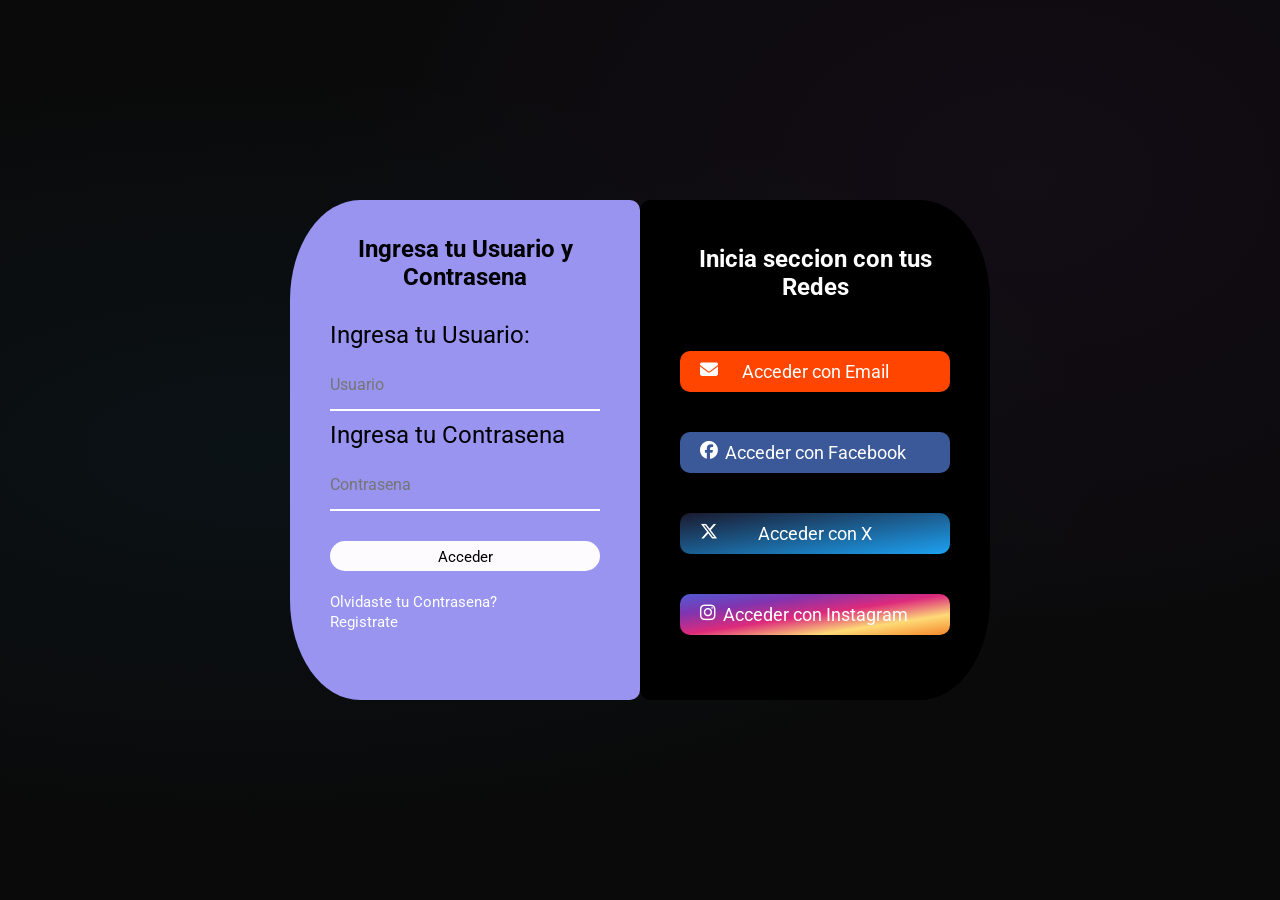
==== Login.html @ 746de37e "Agrego archivos del proyecto" ====
<!DOCTYPE html>
 <html lang="en">
 <head>
    <meta charset="UTF-8">
    <meta name="viewport" content="width=device-width, initial-scale=1.0">
    <title>Login</title>
   <link rel="stylesheet" href="https://cdnjs.cloudflare.com/ajax/libs/font-awesome/6.5.0/css/all.min.css">
   <link rel="preconnect" href="https://fonts.googleapis.com">
<link rel="preconnect" href="https://fonts.gstatic.com" crossorigin>
<link href="https://fonts.googleapis.com/css2?family=DM+Sans:ital,opsz,wght@0,9..40,100..1000;1,9..40,100..1000&family=Roboto:ital,wght@0,100..900;1,100..900&family=Rubik:ital,wght@0,500;1,500&display=swap" rel="stylesheet">
<link rel="stylesheet" href="CSS/Login.css">


</head>
<body>
    <div class="conteiner">
        <div class="conteiner-lg">
            <div class="login">
                <h2 class="title">Ingresa tu Usuario y Contrasena</h2>
                <form action="">
                    <h2>Ingresa tu Usuario:</h2>
                    <input type="text" placeholder="Usuario">

                    <h2>Ingresa tu Contrasena</h2>
                    <input type="password" placeholder="Contrasena">

                    <button class="access"><a href="#">Acceder</a></button>
                    <a href="#">Olvidaste tu Contrasena?</a>
                    <a href="#">Registrate</a>
                </form>
            </div>

            <div class="login-nt">
                <h2 class="title">Inicia seccion con tus Redes</h2>
                <div class="icons">
                    <button class="mail"><i class="fa-solid fa-envelope"></i>  Acceder con Email</button>
                    <button class="fb"><i class="fa-brands fa-facebook"></i>  Acceder con Facebook</button>
                    <button class="x"><i class="fa-brands fa-x-twitter"></i>  Acceder con X</button>
                    <button class="ig"><i class="fa-brands fa-instagram"></i>  Acceder con Instagram</button>
                </div>
            </div>
        </div>
    </div>
</body>
</html>
---- CSS/Login.css ----
*{
    padding: 0%;
    margin: 0%;
    font-family: "Roboto", sans-serif;
    
}

body{
    height: 100%;
    background-color: #0a0a0a;
    background-image: radial-gradient(ellipse at 20% 50%, rgba(29, 161, 242, 0.05) 0%, transparent 60%),
                      radial-gradient(ellipse at 80% 20%, rgba(131, 52, 175, 0.07) 0%, transparent 50%);
}

.conteiner{
    width: 100%;
    height: 100vh;
    display: flex;
    align-items: center;
    justify-content: center;
}

.conteiner-lg{
    display: flex;
    width: 700px;
    height: auto;
    background-color: transparent;
}

.login{
    width: 400px;
    height: 500px;
    background-color: #9894f0;
    color: black;
    box-sizing: border-box; 
    padding: 30px 40px;
    border-radius: 10px;
    animation-name: border;
    animation-duration: 2s;
    animation-timing-function: ease-in-out;
    animation-fill-mode: forwards;
}

@keyframes border{
    0%{
        border-radius: 0%;
    
    }

    100%{
        border-top-left-radius: 20%;
        border-bottom-left-radius: 20%;
    }
}

.login .title{
    margin: 0;
    padding: 0;
    font-weight: bold;
    text-align: center;
    padding: 0 0 30px 0;
    margin-top: 5px;
    display: block;
    

}

.login h2{
    margin: 0%;
    padding: 0%;
    font-weight: unset;
    display: block;
}

.login input{
    width: 100%;
    height: 50px;
    margin: 10px 0;
    border: none;
    border-color: transparent;
    color: white;
    background-color: #9894f0;
    border-bottom: white 2px  solid;
    font-size: 16px;

}

.login button{
    width: 100%;
    height: 30px;
    margin: 20px 0;
    border: none;
    outline: none;
    color: black;
    background-color: rgb(253, 251, 254);
    font-size: 15px;
    border-radius: 25px;
}

.login button a{
    color:black;
    text-decoration: none;
    
}

.login .access:hover{
    background-color: rgb(186, 191, 194);
    cursor: pointer;
}

.login a{
    display: block;
    text-decoration: none;
    font-size: 15px;
    color: white;
    margin: 2px 0 0 0;
}

.login a:hover{

    color:black 

}

.login-nt{
     width: 400px;
    height: 500px;
    color: white;
    background-color: black;
    box-sizing: border-box; 
    padding: 40px;
    border-radius: 10px;
    animation-name: border2;
    animation-duration: 2s;
    animation-timing-function: ease-out;
    animation-fill-mode: forwards

}

@keyframes border2{
    0%{
        border-radius: 0%;
    
    }

    100%{
        border-top-right-radius: 20%;
        border-bottom-right-radius: 20%;
    }
}

.login-nt .title{
    margin: 0;
    padding: 0;
    font-weight: bold;
    text-align: center;
    padding: 0 0 30px 0;
    margin-top: 5px;
    display: block;
}

.login-nt button{
    width: 100%;
    margin: 20px 0;
    position: relative;
    border-radius: 10px;
    border-style: none;
    padding: 10px;

    

    



}

.login-nt button i{
   position: absolute; 
   top: 10px; 
   left: 20px;
   
   

}


.login-nt .mail {
      background-color: orangered;
      color: white;
      font-size: 18px;


}

 .login-nt .mail:hover {
    background-color: rgb(219, 74, 0);
    box-shadow: 0 4px 15px rgba(255, 69, 0, 0.8);
    cursor: pointer;
}

.login-nt .fb {
    background-color: #3b5999;
      color: white;
      font-size: 18px;
}

.login-nt .fb:hover {
    background-color: #2d4474;
    box-shadow: 0 4px 15px rgba(59, 89, 153, 0.8);
    cursor: pointer;
}

.login-nt .x {
    background-image: linear-gradient(to bottom right, #1A1A2E, #1DA1F2);
      color: white;
      font-size: 18px;
      
 
}

.login-nt .x:hover {
    background-image: linear-gradient(to bottom right, #1A1A2E, #1DA1F2);
    box-shadow: 0 4px 15px rgba(29, 161, 242, 0.8);
    cursor: pointer;
}

.login-nt .ig {
    background-image: linear-gradient(to bottom right, #515BD4, #8134AF,  #DD2A7B, #FEDA77, #F58529  );
    color: white;
      font-size: 18px;
      
}

.login-nt .ig:hover {
    background-image: linear-gradient(to bottom right, #515BD4, #8134AF, #DD2A7B, #FEDA77, #F58529);
    box-shadow: 0 4px 15px rgba(221, 42, 123, 0.8);
    cursor: pointer;
}
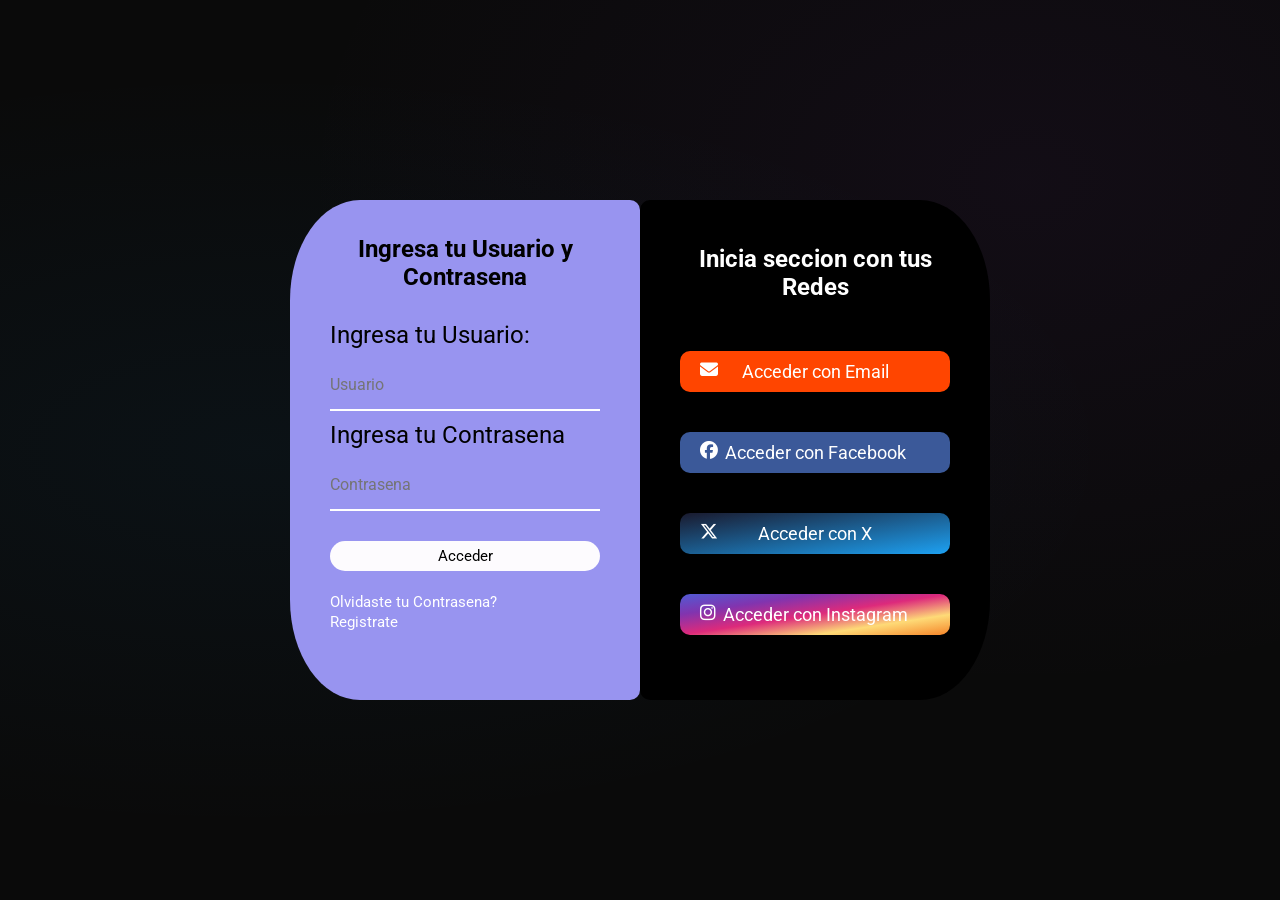
==== commit 6270b9cd: "Agrego validaciones JS a Login y Registro" ====
--- a/Login.html
+++ b/Login.html
@@ -19,14 +19,16 @@
                 <h2 class="title">Ingresa tu Usuario y Contrasena</h2>
                 <form action="">
                     <h2>Ingresa tu Usuario:</h2>
-                    <input type="text" placeholder="Usuario">
+                    <input type="text" id="usuario" placeholder="Usuario">
+                     <p id="errorUsuario" class="error"></p>
 
                     <h2>Ingresa tu Contrasena</h2>
-                    <input type="password" placeholder="Contrasena">
+                    <input type="password" id="contrasena" placeholder="Contrasena">
+                     <p id="errorContrasena" class="error"></p>
 
-                    <button class="access"><a href="#">Acceder</a></button>
-                    <a href="#">Olvidaste tu Contrasena?</a>
-                    <a href="#">Registrate</a>
+                    <button class="access" id="btnLogin">Acceder</button>
+<a href="#">Olvidaste tu Contrasena?</a>
+<a href="Registro.html">Registrate</a>
                 </form>
             </div>
 
@@ -41,5 +43,6 @@
             </div>
         </div>
     </div>
+    <script src="JS/Login.js"></script>
 </body>
 </html>
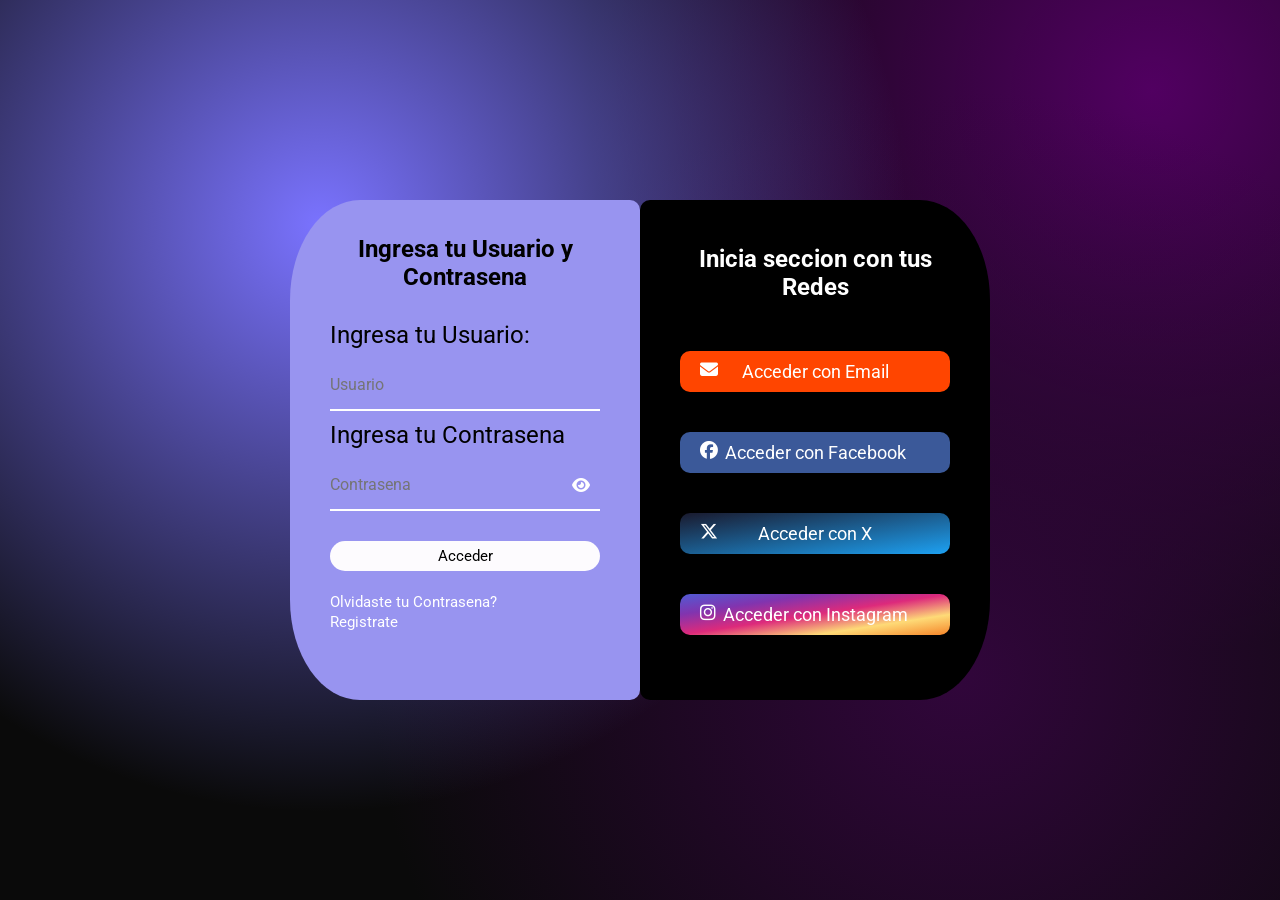
==== commit e471fe7e: "Finalizo responsive y mejoras visuales" ====
--- a/Login.html
+++ b/Login.html
@@ -22,9 +22,14 @@
                     <input type="text" id="usuario" placeholder="Usuario">
                      <p id="errorUsuario" class="error"></p>
 
+                    
                     <h2>Ingresa tu Contrasena</h2>
-                    <input type="password" id="contrasena" placeholder="Contrasena">
-                     <p id="errorContrasena" class="error"></p>
+                    <div class="input-password">
+                        <input type="password" id="contrasena" placeholder="Contrasena">
+                        <i class="fa-solid fa-eye" id="ojito"></i>
+                    </div>
+                    <p id="errorContrasena" class="error"></p>
+                     
 
                     <button class="access" id="btnLogin">Acceder</button>
 <a href="#">Olvidaste tu Contrasena?</a>
--- a/CSS/Login.css
+++ b/CSS/Login.css
@@ -8,8 +8,9 @@
 body{
     height: 100%;
     background-color: #0a0a0a;
-    background-image: radial-gradient(ellipse at 20% 50%, rgba(29, 161, 242, 0.05) 0%, transparent 60%),
-                      radial-gradient(ellipse at 80% 20%, rgba(131, 52, 175, 0.07) 0%, transparent 50%);
+     background-image: radial-gradient(circle at 25% 25%, #7A73FF 0%, transparent 50%),
+                      radial-gradient(circle at 75% 75%, #31063b 0%, transparent 50%),
+                      radial-gradient(circle at 90% 10%, #510061 0%, transparent 40%);
 }
 
 .conteiner{
@@ -20,21 +21,24 @@
     justify-content: center;
 }
 
-.conteiner-lg{
+.conteiner-lg {
     display: flex;
     width: 700px;
     height: auto;
     background-color: transparent;
+
 }
 
 .login{
     width: 400px;
     height: 500px;
+
     background-color: #9894f0;
     color: black;
     box-sizing: border-box; 
     padding: 30px 40px;
     border-radius: 10px;
+    box-sizing: border-box; 
     animation-name: border;
     animation-duration: 2s;
     animation-timing-function: ease-in-out;
@@ -236,4 +240,72 @@
     background-image: linear-gradient(to bottom right, #515BD4, #8134AF, #DD2A7B, #FEDA77, #F58529);
     box-shadow: 0 4px 15px rgba(221, 42, 123, 0.8);
     cursor: pointer;
+    
+}
+    .error {
+    color: red;
+    font-size: 12px;
+    margin-top: -4px;
+    margin-bottom: 4px;
+}
+
+.input-password {
+    position: relative;
+    width: 100%;
+}
+
+.input-password i {
+    position: absolute;
+    right: 10px;
+    top: 50%;
+    transform: translateY(-50%);
+    cursor: pointer;
+    color: white;
+}
+
+/* ===== TABLET ===== */
+@media (max-width: 1024px) {
+    .conteiner {
+        align-items: center;
+        padding: 20px;
+        height: auto;
+        min-height: 100vh;
+    }
+
+    .conteiner-lg {
+        flex-direction: column;
+        width: 95% !important;
+        max-width: 450px;
+    }
+
+    .login {
+        width: 100% !important;
+        height: auto !important;
+        animation: none;
+        border-radius: 20px;
+    }
+
+    .login-nt {
+        width: 100% !important;
+        height: auto !important;
+        animation: none;
+        border-radius: 20px;
+        margin-top: 20px;
+    }
+}
+
+/* ===== CELULAR ===== */
+@media (max-width: 768px) {
+    .conteiner-lg {
+        width: 100% !important;
+        padding: 0 15px;
+    }
+
+    .login {
+        padding: 20px !important;
+    }
+
+    .login-nt {
+        padding: 20px !important;
+    }
 }
